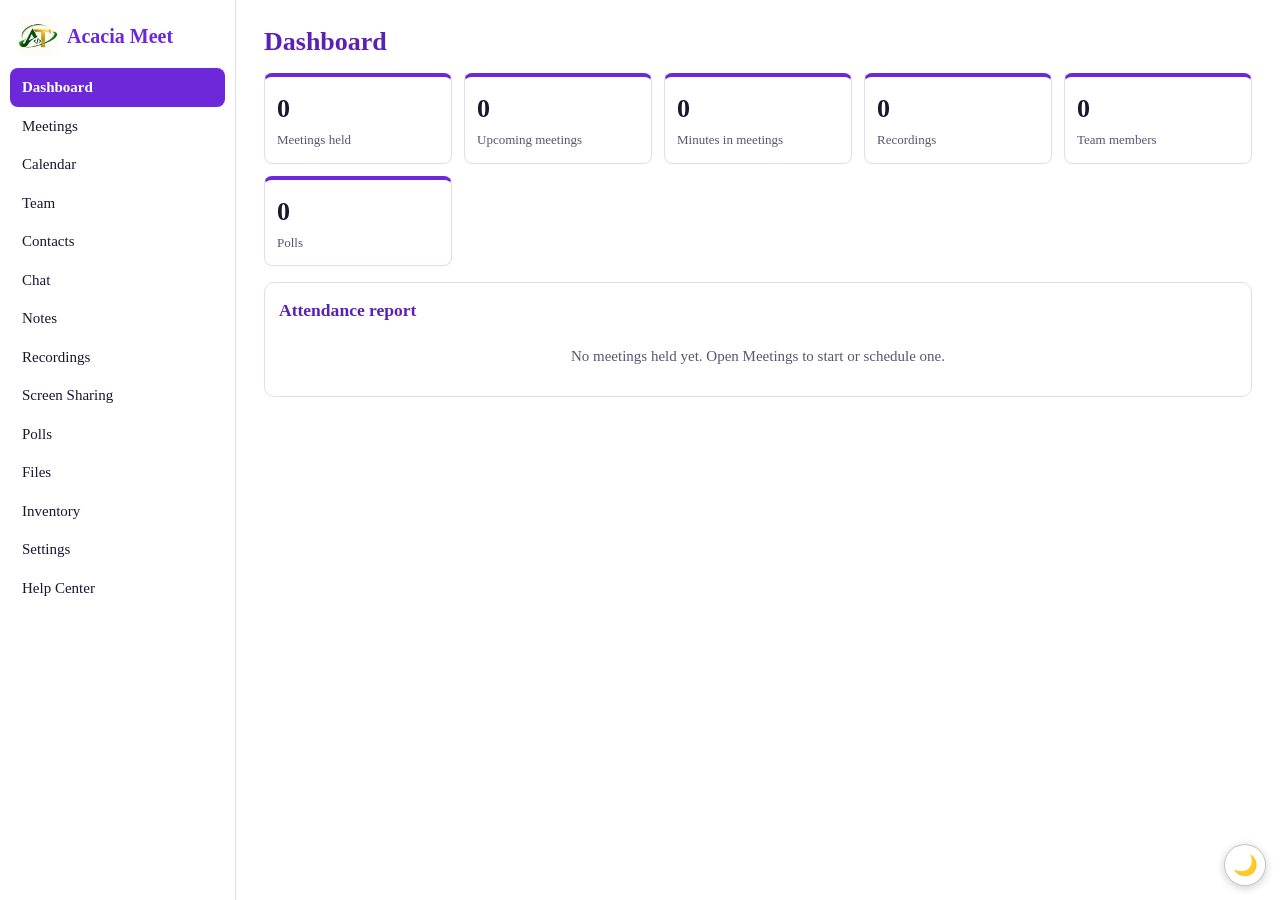
==== index.html @ b62f67a3 "Add files via upload" ====
<!DOCTYPE html>
<html lang="en"><head><meta charset="utf-8"><title>Acacia Meet</title>
<meta name="viewport" content="width=device-width, initial-scale=1, viewport-fit=cover">
<link rel="icon" href="logo.png"><link rel="stylesheet" href="style.css"><script>window.ACACIA_APPEARANCE={sidebar:'nav',items:'nav button'};</script><script src="acacia-appearance.js"></script></head><body>
<div class="top"><b>Acacia Meet</b><button onclick="document.getElementById('nav').classList.toggle('open')">Menu</button></div>
<nav id="nav"></nav><main id="main"></main>
<div id="room"></div>
<script src="app.js"></script></body></html>
---- style.css ----
:root{color-scheme:light;--p:#6d28d9;--p2:#5b21b6;--pl:#f3ebff;--line:#e3dbf2;--mute:#5b5470;--red:#b42318;box-sizing:border-box;padding-top:env(safe-area-inset-top,0px);padding-bottom:env(safe-area-inset-bottom,0px)}
*{box-sizing:border-box}html{scroll-padding-top:env(safe-area-inset-top,0px)}
body{margin:0;background:#fff;color:#1b1530;font:15px/1.5 Cambria,Georgia,serif;display:flex;min-height:100vh}
nav{width:236px;background:#fff;border-right:1px solid var(--line);padding:14px 10px;position:sticky;top:0;height:100vh;overflow:auto;flex:none}
.brand{display:flex;gap:9px;align-items:center;font:700 20px Cambria,Georgia,serif;color:var(--p);padding:2px 8px 12px}
.brand i{width:30px;height:30px;border-radius:50%;background:var(--p);color:#fff;display:grid;place-items:center;font-style:normal}
nav button{display:block;width:100%;text-align:left;background:none;border:0;color:#1b1530;padding:8px 12px;border-radius:8px;font:inherit;cursor:pointer}
nav button:hover{background:var(--pl)}nav button.on{background:var(--p);color:#fff;font-weight:700}
main{flex:1;min-width:0;padding:22px 28px}
h1{font-size:26px;margin:0 0 12px;color:var(--p2)}h3{margin:0 0 8px;color:var(--p2)}
.grid{display:grid;grid-template-columns:repeat(auto-fill,minmax(180px,1fr));gap:12px;margin-bottom:16px}
.st{border:1px solid var(--line);border-top:4px solid var(--p);border-radius:8px;padding:12px}.st b{display:block;font-size:26px}.st span{color:var(--mute);font-size:13px}
.box{border:1px solid var(--line);border-radius:10px;padding:14px;margin-bottom:14px}
.tabs{display:flex;gap:6px;flex-wrap:wrap;margin-bottom:12px}
.tabs button{border:1px solid var(--p);background:#fff;color:var(--p);border-radius:99px;padding:5px 14px;font:inherit;cursor:pointer}.tabs button.on{background:var(--p);color:#fff}
form,.row{display:grid;grid-template-columns:repeat(auto-fill,minmax(170px,1fr));gap:10px;align-items:end}
label{font-size:12px;color:var(--mute);display:block}
input,select,textarea{width:100%;padding:8px;border:1px solid #c9bde3;border-radius:8px;font:inherit;background:#fff;color:#1b1530}
.btn{background:var(--p);color:#fff;border:0;border-radius:8px;padding:9px 14px;font:inherit;font-weight:700;cursor:pointer}.btn.o{background:#fff;color:var(--p);border:1px solid var(--p)}
.del{background:none;border:0;color:var(--red);cursor:pointer;font:inherit}.lnk{background:none;border:0;color:var(--p);cursor:pointer;font:inherit;font-weight:700}
.wrap{overflow-x:auto}table{border-collapse:collapse;width:100%;min-width:500px}th,td{text-align:left;padding:8px 10px;border-bottom:1px solid var(--line);white-space:nowrap}th{background:var(--pl);color:var(--p2);font-size:13px}
.empty{color:var(--mute);padding:14px;text-align:center}.two{display:grid;grid-template-columns:repeat(auto-fit,minmax(300px,1fr));gap:14px}.bar{height:10px;background:var(--p);border-radius:5px}
#room{position:fixed;inset:0;background:#1a1030;color:#fff;z-index:20;display:none;flex-direction:column;padding-top:env(safe-area-inset-top,0px)}
#room.on{display:flex}.rt{display:flex;justify-content:space-between;padding:10px 16px;font-weight:700}
.rb{flex:1;display:flex;min-height:0}.gal{flex:1;display:grid;grid-template-columns:repeat(auto-fit,minmax(240px,1fr));grid-auto-rows:minmax(160px,1fr);gap:10px;padding:10px;overflow:auto}
.tile{background:#2c1d4d;border-radius:12px;position:relative;overflow:hidden;display:grid;place-items:center}.tile video{width:100%;height:100%;object-fit:cover;position:absolute;inset:0}
.av{width:72px;height:72px;border-radius:50%;background:var(--p);display:grid;place-items:center;font-size:28px}.nm{position:absolute;left:8px;bottom:6px;background:#0008;padding:2px 8px;border-radius:6px;font-size:13px}
.side{width:320px;background:#fff;color:#1b1530;display:flex;flex-direction:column;padding:10px}.side .tabs{margin-bottom:8px}
.pane{flex:1;overflow:auto;min-height:0}.msg{margin-bottom:6px}.ctl{display:flex;justify-content:center;gap:8px;flex-wrap:wrap;padding:12px;padding-bottom:calc(12px + env(safe-area-inset-bottom,0px))}
.ctl button{background:#3a2766;color:#fff;border:0;border-radius:10px;padding:9px 14px;font:inherit;cursor:pointer}.ctl button.off{background:var(--red)}.ctl button.leave{background:var(--red);font-weight:700}
.fl{position:fixed;bottom:90px;font-size:38px;animation:up 2s forwards;z-index:30}@keyframes up{to{transform:translateY(-260px);opacity:0}}
.top{display:none}
@media(max-width:760px){body{display:block}nav{display:none;position:fixed;inset:0 20% 0 0;z-index:5;height:auto}nav.open{display:block}
.top{display:flex;justify-content:space-between;align-items:center;padding:10px 14px;background:var(--p);color:#fff;position:sticky;top:0;z-index:4}.top button{background:none;border:1px solid #fff8;color:#fff;border-radius:6px;padding:5px 10px}main{padding:16px}.rb{flex-direction:column}.side{width:100%;height:40%}}
.brand img.logo{width:40px;height:40px;border-radius:9px;flex:none;background:#fdfcf8;object-fit:contain}
#themeBtn{position:fixed;right:14px;bottom:calc(14px + env(safe-area-inset-bottom,0px));z-index:40;width:42px;height:42px;border-radius:50%;border:1px solid rgba(128,128,128,.45);background:var(--panel,#fff);font-size:20px;line-height:1;cursor:pointer;box-shadow:0 2px 8px #0003}
html[data-theme=dark]{color-scheme:dark;--line:#3a2f57;--mute:#b5abd0;--pl:#2a1f47;--p2:#c4b5fd}
html[data-theme=dark] body{background:#14101f;color:#ece8f7}
html[data-theme=dark] nav{background:#1b1530}
html[data-theme=dark] nav button{color:#ece8f7}
html[data-theme=dark] nav button:hover{background:#2a1f47}
html[data-theme=dark] nav button.on{background:#7c3aed;color:#fff}
html[data-theme=dark] h1,html[data-theme=dark] h3,html[data-theme=dark] .brand{color:#c4b5fd}
html[data-theme=dark] .btn{background:#7c3aed}
html[data-theme=dark] .btn.o{background:transparent;color:#c4b5fd;border-color:#a78bfa}
html[data-theme=dark] .tabs button{background:transparent;color:#c4b5fd;border-color:#a78bfa}
html[data-theme=dark] .tabs button.on{background:#7c3aed;color:#fff;border-color:#7c3aed}
html[data-theme=dark] input,html[data-theme=dark] select,html[data-theme=dark] textarea{background:#1f1833;color:#ece8f7;border-color:#4a3d6e}
html[data-theme=dark] .lnk{color:#c4b5fd}
html[data-theme=dark] .side{background:#1f1833;color:#ece8f7}
html[data-theme=dark] .top{background:#5b21b6}
html[data-theme=dark] #themeBtn{background:#1f1833}
#room.on ~ #themeBtn{display:none}
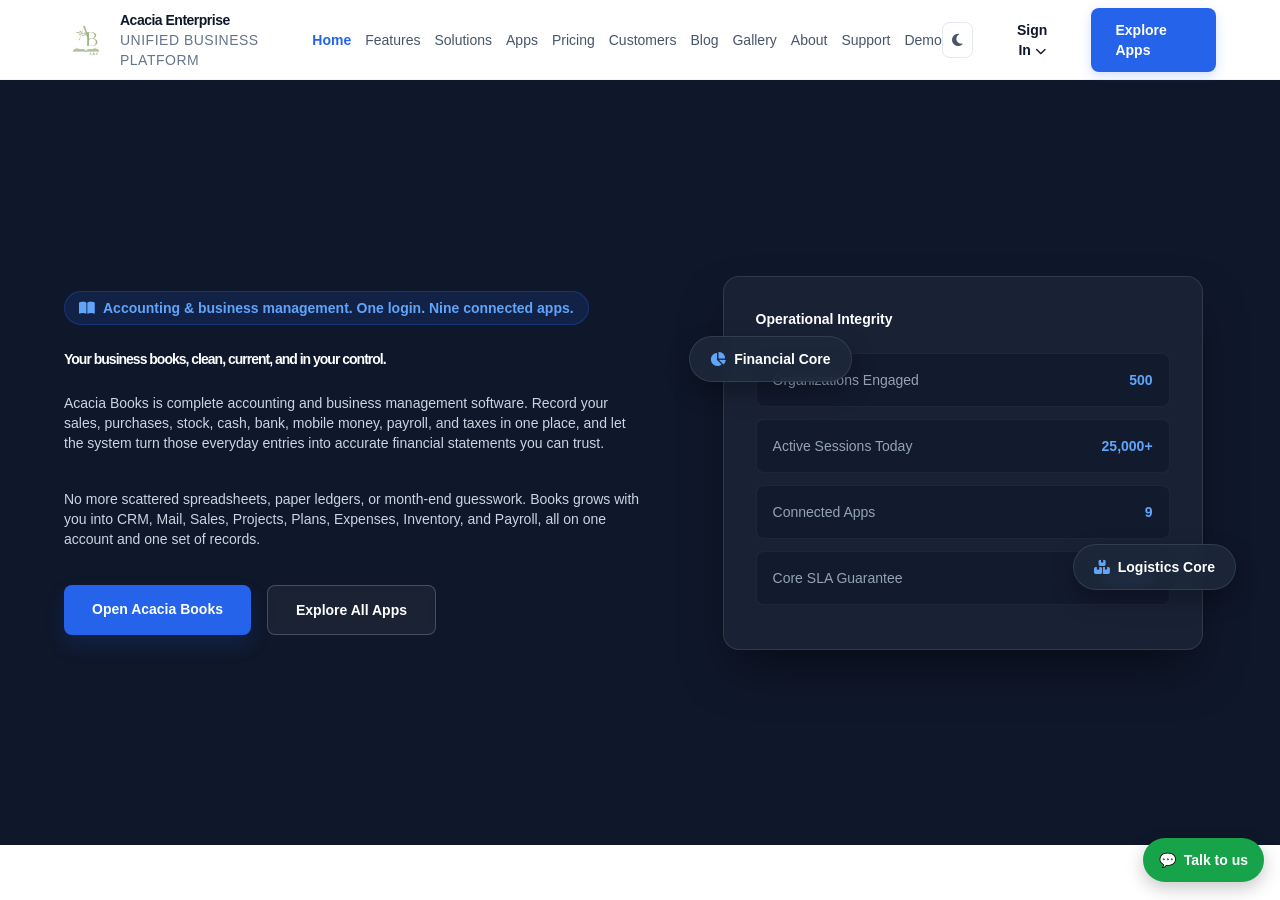
==== commit f460257b: "Add files via upload" ====
--- a/index.html
+++ b/index.html
@@ -5,4 +5,4 @@
 <div class="top"><b>Acacia Meet</b><button onclick="document.getElementById('nav').classList.toggle('open')">Menu</button></div>
 <nav id="nav"></nav><main id="main"></main>
 <div id="room"></div>
-<script src="app.js"></script></body></html>
+<script src="acacia-cloud.js"></script><script src="acacia-login.js"></script><script src="acacia-sidebar.js"></script><script src="app.js"></script></body></html>
--- a/style.css
+++ b/style.css
@@ -51,3 +51,7 @@
 html[data-theme=dark] .top{background:#5b21b6}
 html[data-theme=dark] #themeBtn{background:#1f1833}
 #room.on ~ #themeBtn{display:none}
+#room.on ~ #aclOut{display:none}
+body.acxsb-on #themeBtn{right:11rem}body.acxsb-on #aclOut{right:calc(11rem + 50px)}
+@media(max-width:700px){body.acxsb-on #themeBtn{right:62px}body.acxsb-on #aclOut{right:112px}}
+#room.on ~ #acxsbBar,#room.on ~ #acxsbPanel{display:none!important}
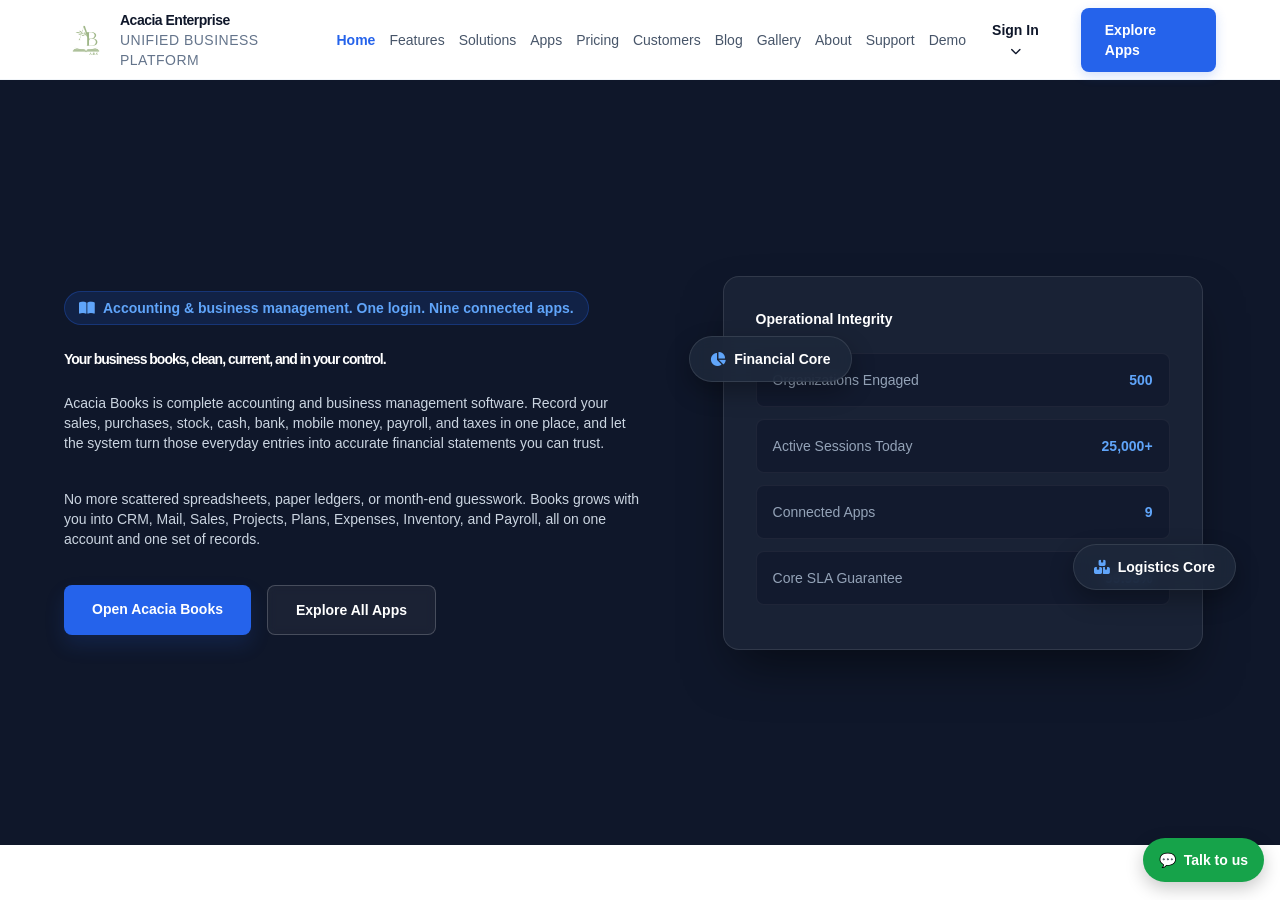
==== commit 7b00d75e: "Add files via upload" ====
--- a/index.html
+++ b/index.html
@@ -1,8 +1,10 @@
 <!DOCTYPE html>
-<html lang="en"><head><meta charset="utf-8"><title>Acacia Meet</title>
+<html lang="en"><head><script src="acacia-theme.js"></script><meta charset="utf-8"><title>Acacia Meet</title>
 <meta name="viewport" content="width=device-width, initial-scale=1, viewport-fit=cover">
 <link rel="icon" href="logo.png"><link rel="stylesheet" href="style.css"><script>window.ACACIA_APPEARANCE={sidebar:'nav',items:'nav button'};</script><script src="acacia-appearance.js"></script></head><body>
 <div class="top"><b>Acacia Meet</b><button onclick="document.getElementById('nav').classList.toggle('open')">Menu</button></div>
 <nav id="nav"></nav><main id="main"></main>
 <div id="room"></div>
-<script src="acacia-cloud.js"></script><script src="acacia-login.js"></script><script src="acacia-sidebar.js"></script><script src="app.js"></script></body></html>
+<script src="acacia-cloud.js"></script><script src="acacia-login.js"></script><script src="acacia-sidebar.js"></script><script src="acacia-actions.js"></script><script src="app.js"></script><script src="acacia-signout.js"></script>
+<script src="acacia-help.js"></script>
+</body></html>
